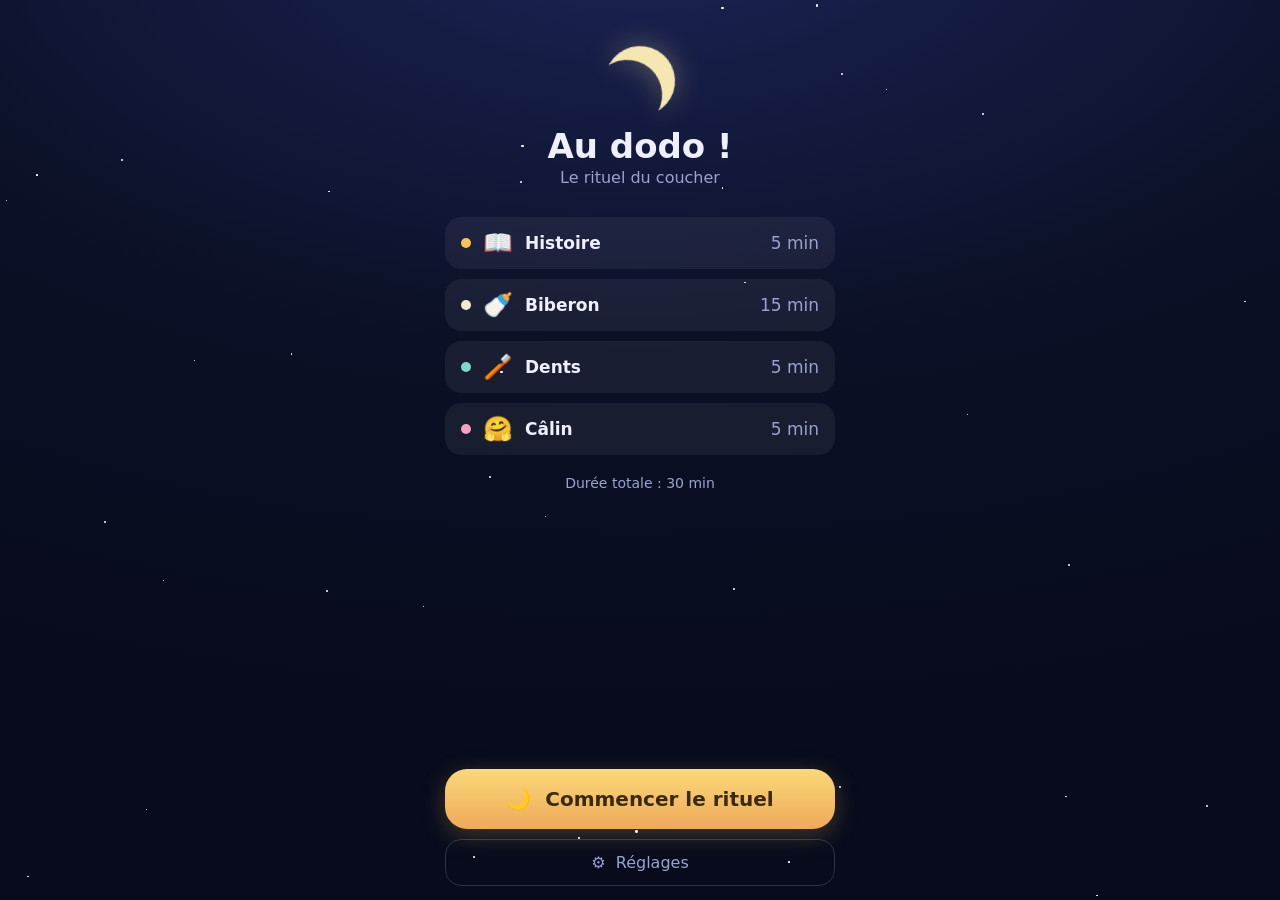
==== index.html @ 83cbb6be "Sablier par etape : ecoulement visible et retournement anime Le sablier global (30 min sur ~155 px) " ====
<!DOCTYPE html>
<html lang="fr">
<head>
  <meta charset="utf-8">
  <meta name="viewport" content="width=device-width, initial-scale=1, viewport-fit=cover, user-scalable=no">
  <title>Au dodo — le rituel du coucher</title>
  <meta name="description" content="Sablier du rituel du coucher : histoire, biberon, dents, câlin… et au dodo !">
  <meta name="theme-color" content="#0b1026">
  <link rel="manifest" href="manifest.webmanifest">
  <meta name="mobile-web-app-capable" content="yes">
  <meta name="apple-mobile-web-app-capable" content="yes">
  <meta name="apple-mobile-web-app-status-bar-style" content="black-translucent">
  <meta name="apple-mobile-web-app-title" content="Au dodo">
  <link rel="apple-touch-icon" href="icons/apple-touch-icon.png">
  <link rel="icon" type="image/png" sizes="192x192" href="icons/icon-192.png">
  <link rel="stylesheet" href="style.css">
</head>
<body>
  <div id="stars" aria-hidden="true"></div>

  <main class="app">

    <!-- ÉCRAN ACCUEIL -->
    <section id="screen-home" class="screen active">
      <header class="home-head">
        <div class="moon" aria-hidden="true"></div>
        <h1>Au dodo&nbsp;!</h1>
        <p class="subtitle">Le rituel du coucher</p>
      </header>
      <ul id="homeList" class="phase-list"></ul>
      <p id="homeTotal" class="total-line"></p>
      <div class="home-actions">
        <button id="btnStart" class="btn-primary">🌙&nbsp; Commencer le rituel</button>
        <button id="btnSettings" class="btn-ghost">⚙️&nbsp; Réglages</button>
      </div>
    </section>

    <!-- ÉCRAN RITUEL -->
    <section id="screen-ritual" class="screen">
      <div class="banner">
        <span id="phaseEmoji" aria-hidden="true">📖</span>
        <div class="banner-text">
          <span id="phaseLabel">Histoire</span>
          <span id="phaseTime">5:00</span>
        </div>
      </div>

      <div class="hourglass-wrap">
        <svg id="hourglass" viewBox="0 0 320 480" xmlns="http://www.w3.org/2000/svg" aria-hidden="true">
          <defs>
            <clipPath id="clipTop">
              <path d="M72 50 L248 50 Q248 160 166 236 L154 236 Q72 160 72 50 Z"/>
            </clipPath>
            <clipPath id="clipBot">
              <path d="M154 244 Q72 320 72 430 L248 430 Q248 320 166 244 Z"/>
            </clipPath>
          </defs>

          <!-- cadre bois -->
          <rect x="48" y="26" width="7" height="428" rx="3.5" fill="#6f4730" opacity="0.9"/>
          <rect x="265" y="26" width="7" height="428" rx="3.5" fill="#6f4730" opacity="0.9"/>
          <rect x="40" y="22" width="240" height="18" rx="9" fill="#8a5a3e"/>
          <rect x="40" y="440" width="240" height="18" rx="9" fill="#8a5a3e"/>

          <!-- fond du verre -->
          <path d="M72 50 L248 50 Q248 160 166 236 L154 236 Q72 160 72 50 Z" fill="rgba(255,255,255,0.05)"/>
          <path d="M154 244 Q72 320 72 430 L248 430 Q248 320 166 244 Z" fill="rgba(255,255,255,0.05)"/>

          <!-- sable -->
          <g id="sandTop" clip-path="url(#clipTop)"></g>
          <g id="sandBot" clip-path="url(#clipBot)"></g>

          <!-- filet de sable + grains -->
          <rect id="stream" x="157.5" y="238" width="5" height="0" rx="2.5" fill="#f6c453" opacity="0.95"/>
          <g id="particles" fill="#f6c453">
            <circle class="grain g1" cx="158.5" cy="248" r="2"/>
            <circle class="grain g2" cx="161" cy="248" r="1.7"/>
            <circle class="grain g3" cx="159.7" cy="248" r="1.4"/>
          </g>

          <!-- contours du verre -->
          <path d="M72 50 L248 50 Q248 160 166 236 L154 236 Q72 160 72 50 Z"
                fill="none" stroke="rgba(190,210,255,0.45)" stroke-width="3" stroke-linejoin="round"/>
          <path d="M154 244 Q72 320 72 430 L248 430 Q248 320 166 244 Z"
                fill="none" stroke="rgba(190,210,255,0.45)" stroke-width="3" stroke-linejoin="round"/>
          <path d="M154 236 L154 244 M166 236 L166 244" stroke="rgba(190,210,255,0.45)" stroke-width="3"/>

          <!-- reflets -->
          <path d="M88 66 Q86 130 120 180" stroke="rgba(255,255,255,0.16)" stroke-width="6" fill="none" stroke-linecap="round"/>
          <path d="M94 300 Q86 355 90 412" stroke="rgba(255,255,255,0.12)" stroke-width="6" fill="none" stroke-linecap="round"/>
        </svg>
        <div id="pauseOverlay" class="pause-overlay" hidden>⏸&nbsp;Pause</div>
      </div>

      <div id="trail" class="trail"></div>
      <div id="progress" class="progress" aria-hidden="true"></div>

      <div class="controls">
        <button id="btnPause" class="btn-ctrl" title="Pause">⏸</button>
        <button id="btnSkip" class="btn-ctrl" title="Phase suivante">⏭</button>
        <button id="btnStop" class="btn-ctrl danger" title="Arrêter">✕</button>
      </div>
    </section>

    <!-- ÉCRAN RÉGLAGES -->
    <section id="screen-settings" class="screen">
      <header class="settings-head">
        <button id="btnBack" class="btn-ghost btn-back">←&nbsp;Retour</button>
        <h2>Réglages</h2>
      </header>
      <div id="settingsList"></div>
      <label class="srow sound-row">
        <span class="name">🔔&nbsp; Sons</span>
        <input type="checkbox" id="soundToggle" class="switch">
      </label>
      <p id="settingsTotal" class="total-line"></p>
      <button id="btnDefaults" class="btn-ghost">Valeurs par défaut</button>
    </section>

    <!-- ÉCRAN FIN -->
    <section id="screen-end" class="screen">
      <div class="end-center">
        <div class="end-moon" aria-hidden="true"></div>
        <h1>Au dodo&nbsp;!</h1>
        <p class="subtitle">Bonne nuit, fais de beaux rêves&nbsp;✨</p>
      </div>
      <button id="btnEndHome" class="btn-ghost">Terminer</button>
    </section>

  </main>

  <div id="toast" class="toast" hidden></div>
  <script src="app.js"></script>
</body>
</html>
---- style.css ----
:root {
  --bg: #0b1026;
  --bg2: #141a3a;
  --text: #eef0ff;
  --muted: #9aa3d0;
  --accent: #f6c453;
  --wood: #8a5a3e;
}

* {
  box-sizing: border-box;
  -webkit-tap-highlight-color: transparent;
}

html, body {
  height: 100%;
}

body {
  margin: 0;
  background: radial-gradient(120% 90% at 50% -10%, #1c2456 0%, #0b1026 55%, #070b1c 100%);
  color: var(--text);
  font-family: ui-rounded, -apple-system, "Segoe UI", system-ui, sans-serif;
  user-select: none;
  -webkit-user-select: none;
  -webkit-touch-callout: none;
  overscroll-behavior: none;
  touch-action: manipulation;
}

/* ---------- Étoiles ---------- */

#stars {
  position: fixed;
  inset: 0;
  z-index: 0;
  pointer-events: none;
  overflow: hidden;
}

#stars span {
  position: absolute;
  border-radius: 50%;
  background: #fff;
  animation: twinkle 2.6s ease-in-out infinite alternate;
}

@keyframes twinkle {
  from { opacity: 0.15; }
  to   { opacity: 0.9; }
}

/* ---------- Structure ---------- */

.app {
  position: relative;
  z-index: 1;
  max-width: 430px;
  margin: 0 auto;
  height: 100vh;
  height: 100dvh;
  padding: calc(env(safe-area-inset-top, 0px) + 10px) 20px calc(env(safe-area-inset-bottom, 0px) + 14px);
  display: flex;
  flex-direction: column;
}

.screen {
  display: none;
  flex: 1;
  flex-direction: column;
  min-height: 0;
  animation: fadeIn 0.35s ease;
}

.screen.active {
  display: flex;
}

@keyframes fadeIn {
  from { opacity: 0; transform: translateY(6px); }
  to   { opacity: 1; transform: none; }
}

h1 {
  font-size: 34px;
  margin: 10px 0 2px;
  text-align: center;
}

h2 {
  font-size: 22px;
  margin: 0;
}

.subtitle {
  color: var(--muted);
  text-align: center;
  margin: 0 0 12px;
  font-size: 16px;
}

.total-line {
  color: var(--muted);
  text-align: center;
  font-size: 14px;
  margin: 10px 0;
}

/* ---------- Boutons ---------- */

button {
  font-family: inherit;
  color: var(--text);
  cursor: pointer;
  border: none;
}

.btn-primary {
  width: 100%;
  padding: 18px;
  border-radius: 22px;
  background: linear-gradient(180deg, #f9d976, #f0a95b);
  color: #3a2a08;
  font-size: 20px;
  font-weight: 700;
  box-shadow: 0 6px 24px rgba(246, 196, 83, 0.25);
}

.btn-primary:active {
  transform: scale(0.98);
}

.btn-ghost {
  width: 100%;
  padding: 13px;
  border-radius: 16px;
  background: transparent;
  border: 1.5px solid rgba(255, 255, 255, 0.16);
  color: var(--muted);
  font-size: 16px;
}

.btn-ghost:active {
  background: rgba(255, 255, 255, 0.06);
}

/* ---------- Accueil ---------- */

.home-head {
  margin-top: 4vh;
}

.moon {
  width: 70px;
  height: 70px;
  margin: 0 auto;
  border-radius: 50%;
  box-shadow: inset -16px 10px 0 0 #f6e7b0;
  filter: drop-shadow(0 0 14px rgba(246, 231, 176, 0.35));
  transform: rotate(-15deg);
}

.phase-list {
  list-style: none;
  margin: 18px 0 0;
  padding: 0;
}

.phase-list li {
  display: flex;
  align-items: center;
  gap: 12px;
  background: rgba(255, 255, 255, 0.06);
  border-radius: 16px;
  padding: 12px 16px;
  margin-bottom: 10px;
  font-size: 17px;
}

.phase-list .pl-emoji {
  font-size: 24px;
}

.phase-list .pl-label {
  flex: 1;
  font-weight: 600;
}

.phase-list .pl-min {
  color: var(--muted);
  font-variant-numeric: tabular-nums;
}

.phase-list .pl-dot {
  width: 10px;
  height: 10px;
  border-radius: 50%;
}

.home-actions {
  margin-top: auto;
  display: flex;
  flex-direction: column;
  gap: 10px;
}

/* ---------- Rituel ---------- */

.banner {
  display: flex;
  align-items: center;
  justify-content: center;
  gap: 16px;
  padding: 4px 0 8px;
}

#phaseEmoji {
  font-size: 54px;
  line-height: 1;
}

#phaseEmoji.pop {
  animation: pop 0.6s ease;
}

@keyframes pop {
  0%   { transform: scale(1); }
  40%  { transform: scale(1.35) rotate(-6deg); }
  100% { transform: scale(1); }
}

.banner-text {
  display: flex;
  flex-direction: column;
}

#phaseLabel {
  font-size: 27px;
  font-weight: 700;
}

#phaseTime {
  font-size: 15px;
  color: var(--muted);
  font-variant-numeric: tabular-nums;
}

.hourglass-wrap {
  position: relative;
  flex: 1;
  min-height: 0;
  display: flex;
  align-items: center;
  justify-content: center;
}

#hourglass {
  height: 100%;
  width: auto;
  max-width: 100%;
  transform-origin: 50% 50%;
}

#hourglass.flip {
  transition: transform 0.8s cubic-bezier(0.55, 0.06, 0.35, 1.1);
  transform: rotate(180deg);
}

.flipping .grain {
  visibility: hidden;
}

.grain {
  animation: grainFall 0.9s linear infinite;
}

.grain.g2 {
  animation-duration: 1.05s;
  animation-delay: 0.3s;
}

.grain.g3 {
  animation-duration: 0.8s;
  animation-delay: 0.55s;
}

@keyframes grainFall {
  0%   { transform: translateY(0); opacity: 0.9; }
  80%  { opacity: 0.8; }
  100% { transform: translateY(184px); opacity: 0; }
}

.paused .grain,
.paused #stream {
  visibility: hidden;
}

.pause-overlay[hidden] {
  display: none;
}

.pause-overlay {
  position: absolute;
  inset: 10% 6%;
  display: flex;
  align-items: center;
  justify-content: center;
  background: rgba(11, 16, 38, 0.55);
  backdrop-filter: blur(2px);
  -webkit-backdrop-filter: blur(2px);
  border-radius: 24px;
  font-size: 30px;
  font-weight: 700;
}

.trail {
  display: flex;
  justify-content: center;
  gap: 12px;
  padding: 10px 0 8px;
}

.progress {
  display: flex;
  gap: 3px;
  height: 8px;
  margin: 0 8px 10px;
}

.pseg {
  position: relative;
  flex-grow: 1;
  flex-basis: 0;
  border-radius: 4px;
  overflow: hidden;
  background: rgba(255, 255, 255, 0.08);
}

.pseg .pfill {
  position: absolute;
  top: 0;
  bottom: 0;
  left: 0;
  width: 0%;
}

.chip {
  position: relative;
  width: 56px;
  height: 56px;
  border-radius: 18px;
  background: rgba(255, 255, 255, 0.07);
  display: grid;
  place-items: center;
  font-size: 27px;
  opacity: 0.45;
}

.chip.current {
  opacity: 1;
  background: rgba(255, 255, 255, 0.12);
  box-shadow: 0 0 0 2px var(--accent);
  animation: chipPulse 1.6s ease-in-out infinite alternate;
}

.chip.done {
  opacity: 0.55;
  filter: saturate(0.5);
}

.chip.done::after {
  content: "⭐";
  position: absolute;
  top: -8px;
  right: -8px;
  font-size: 16px;
  filter: none;
}

@keyframes chipPulse {
  from { transform: scale(1); }
  to   { transform: scale(1.07); }
}

.controls {
  display: flex;
  justify-content: center;
  gap: 18px;
  padding-top: 4px;
}

.btn-ctrl {
  width: 52px;
  height: 52px;
  border-radius: 50%;
  background: rgba(255, 255, 255, 0.08);
  border: 1.5px solid rgba(255, 255, 255, 0.12);
  font-size: 19px;
  color: var(--text);
}

.btn-ctrl:active {
  background: rgba(255, 255, 255, 0.16);
}

.btn-ctrl.danger {
  color: #ff9a9a;
}

/* ---------- Réglages ---------- */

.settings-head {
  display: flex;
  align-items: center;
  gap: 14px;
  margin: 4px 0 16px;
}

.btn-back {
  width: auto;
  padding: 9px 14px;
}

.srow {
  display: flex;
  align-items: center;
  gap: 8px;
  background: rgba(255, 255, 255, 0.06);
  border-radius: 16px;
  padding: 9px 12px;
  margin-bottom: 10px;
}

.srow.off .name,
.srow.off .dur {
  opacity: 0.4;
}

.srow .name {
  flex: 1;
  font-size: 17px;
  font-weight: 600;
  white-space: nowrap;
  overflow: hidden;
  text-overflow: ellipsis;
}

.updown {
  display: flex;
  flex-direction: column;
  gap: 3px;
}

.mini {
  border-radius: 9px;
  background: rgba(255, 255, 255, 0.1);
  color: var(--text);
}

.mini:disabled {
  opacity: 0.25;
}

.updown .mini {
  width: 28px;
  height: 21px;
  font-size: 10px;
  line-height: 1;
  padding: 0;
}

.dur {
  display: flex;
  align-items: center;
  gap: 5px;
}

.dur .mini {
  width: 32px;
  height: 32px;
  font-size: 17px;
}

.dur b {
  min-width: 42px;
  text-align: center;
  font-size: 14px;
  font-variant-numeric: tabular-nums;
}

.sound-row {
  margin-top: 18px;
}

.switch {
  appearance: none;
  -webkit-appearance: none;
  width: 46px;
  height: 27px;
  border-radius: 14px;
  background: rgba(255, 255, 255, 0.15);
  position: relative;
  transition: background 0.2s;
  flex: none;
  margin: 0;
  cursor: pointer;
}

.switch::after {
  content: "";
  position: absolute;
  width: 21px;
  height: 21px;
  border-radius: 50%;
  background: #fff;
  top: 3px;
  left: 3px;
  transition: left 0.2s;
}

.switch:checked {
  background: #6ec7b4;
}

.switch:checked::after {
  left: 22px;
}

/* ---------- Fin ---------- */

#screen-end {
  text-align: center;
}

.end-center {
  margin: auto 0;
  display: flex;
  flex-direction: column;
  align-items: center;
}

.end-moon {
  width: 150px;
  height: 150px;
  border-radius: 50%;
  background:
    radial-gradient(circle at 32% 30%, rgba(190, 150, 60, 0.35) 0 9%, transparent 10%),
    radial-gradient(circle at 62% 58%, rgba(190, 150, 60, 0.3) 0 7%, transparent 8%),
    radial-gradient(circle at 45% 74%, rgba(190, 150, 60, 0.28) 0 5%, transparent 6%),
    radial-gradient(circle at 38% 35%, #fff8dd, #f2cf72);
  box-shadow: 0 0 70px rgba(246, 207, 114, 0.45);
  margin-bottom: 26px;
  animation: floatMoon 4s ease-in-out infinite alternate;
}

@keyframes floatMoon {
  from { transform: translateY(0); }
  to   { transform: translateY(-10px); }
}

/* ---------- Toast ---------- */

.toast {
  position: fixed;
  left: 50%;
  bottom: calc(env(safe-area-inset-bottom, 0px) + 30px);
  transform: translateX(-50%) translateY(8px);
  background: rgba(24, 30, 64, 0.96);
  border: 1px solid rgba(255, 255, 255, 0.12);
  color: var(--text);
  padding: 12px 18px;
  border-radius: 14px;
  font-size: 15px;
  opacity: 0;
  transition: opacity 0.25s, transform 0.25s;
  z-index: 10;
  pointer-events: none;
}

.toast.show {
  opacity: 1;
  transform: translateX(-50%) translateY(0);
}
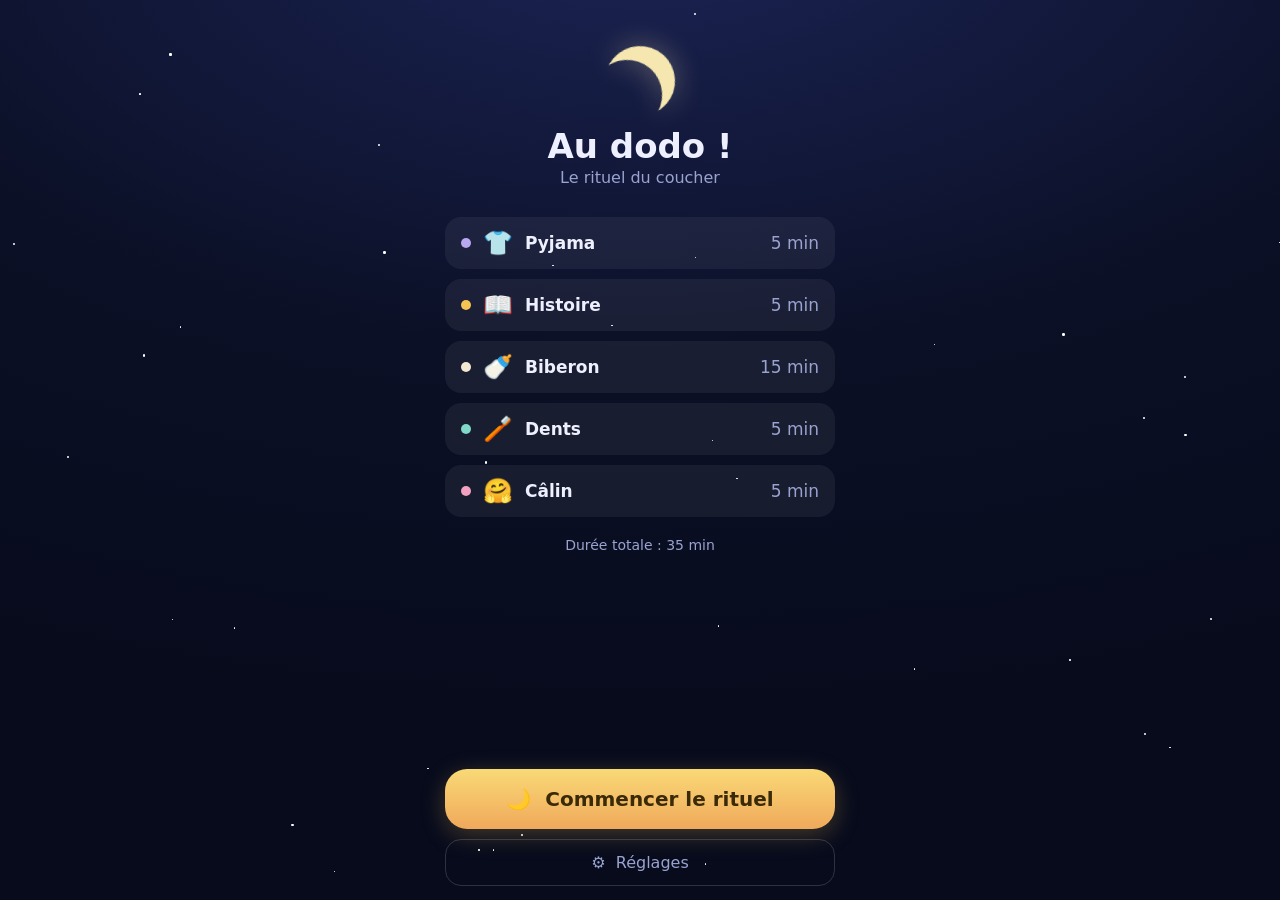
==== commit a95395af: "Bouton phase precedente + etape Pyjama en premier - Bouton retour : revient au debut de la phase pre" ====
--- a/index.html
+++ b/index.html
@@ -96,6 +96,7 @@
       <div id="progress" class="progress" aria-hidden="true"></div>
 
       <div class="controls">
+        <button id="btnPrev" class="btn-ctrl" title="Phase précédente">⏮</button>
         <button id="btnPause" class="btn-ctrl" title="Pause">⏸</button>
         <button id="btnSkip" class="btn-ctrl" title="Phase suivante">⏭</button>
         <button id="btnStop" class="btn-ctrl danger" title="Arrêter">✕</button>
--- a/style.css
+++ b/style.css
@@ -264,6 +264,11 @@
 #hourglass.flip {
   transition: transform 0.8s cubic-bezier(0.55, 0.06, 0.35, 1.1);
   transform: rotate(180deg);
+}
+
+#hourglass.flip-back {
+  transition: transform 0.8s cubic-bezier(0.55, 0.06, 0.35, 1.1);
+  transform: rotate(-180deg);
 }
 
 .flipping .grain {
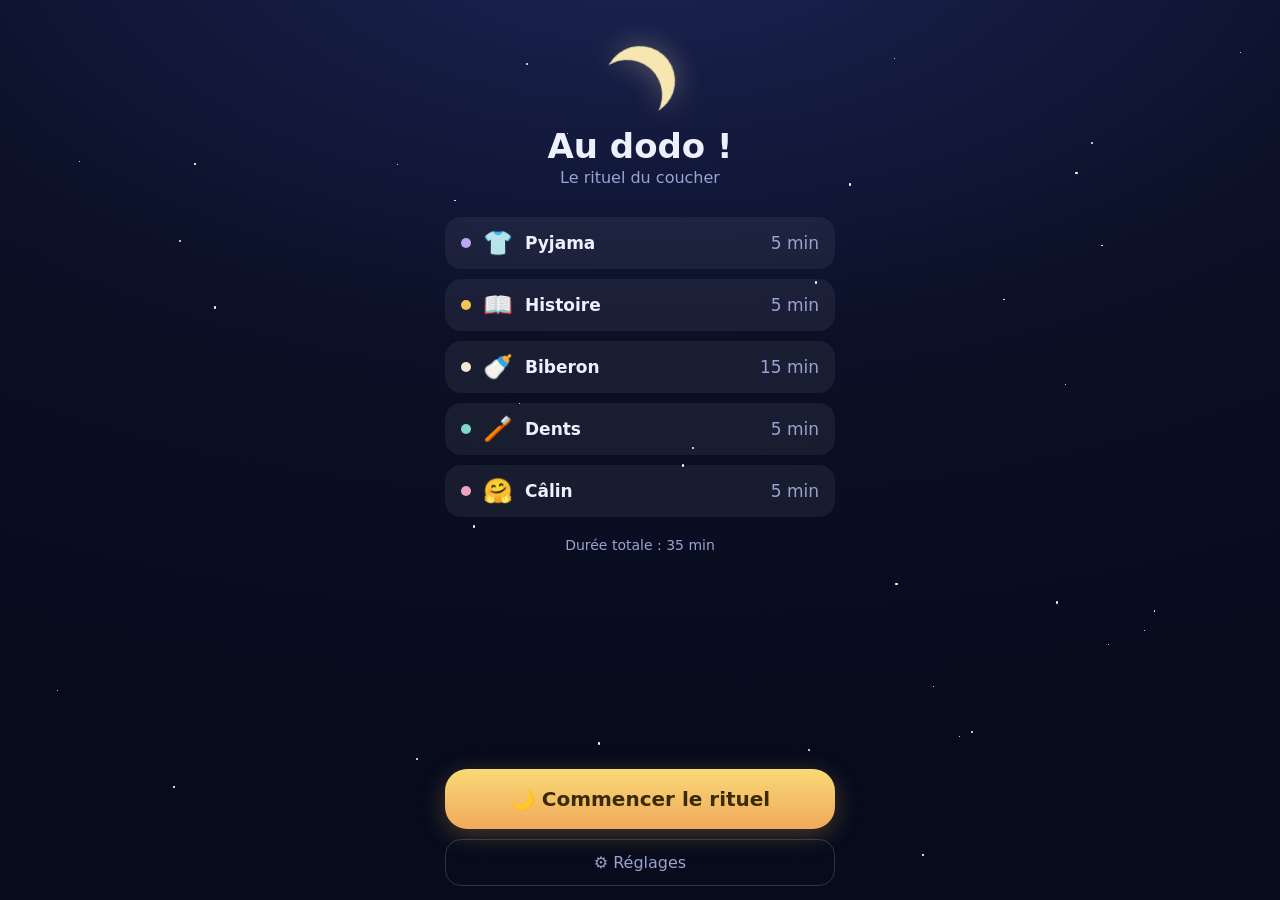
==== commit 271a2956: "Intro animee des etapes + 10 langues - Au lancement du rituel : sequence animee qui presente chaque " ====
--- a/index.html
+++ b/index.html
@@ -24,8 +24,8 @@
     <section id="screen-home" class="screen active">
       <header class="home-head">
         <div class="moon" aria-hidden="true"></div>
-        <h1>Au dodo&nbsp;!</h1>
-        <p class="subtitle">Le rituel du coucher</p>
+        <h1 id="homeTitle">Au dodo&nbsp;!</h1>
+        <p id="homeSub" class="subtitle">Le rituel du coucher</p>
       </header>
       <ul id="homeList" class="phase-list"></ul>
       <p id="homeTotal" class="total-line"></p>
@@ -107,12 +107,20 @@
     <section id="screen-settings" class="screen">
       <header class="settings-head">
         <button id="btnBack" class="btn-ghost btn-back">←&nbsp;Retour</button>
-        <h2>Réglages</h2>
+        <h2 id="settingsTitle">Réglages</h2>
       </header>
       <div id="settingsList"></div>
       <label class="srow sound-row">
-        <span class="name">🔔&nbsp; Sons</span>
+        <span class="name">🔔&nbsp; <span id="lblSounds">Sons</span></span>
         <input type="checkbox" id="soundToggle" class="switch">
+      </label>
+      <label class="srow">
+        <span class="name">🎬&nbsp; <span id="lblIntro">Animation de départ</span></span>
+        <input type="checkbox" id="introToggle" class="switch">
+      </label>
+      <label class="srow">
+        <span class="name">🌐&nbsp; <span id="lblLang">Langue</span></span>
+        <select id="langSelect" class="select"></select>
       </label>
       <p id="settingsTotal" class="total-line"></p>
       <button id="btnDefaults" class="btn-ghost">Valeurs par défaut</button>
@@ -122,14 +130,23 @@
     <section id="screen-end" class="screen">
       <div class="end-center">
         <div class="end-moon" aria-hidden="true"></div>
-        <h1>Au dodo&nbsp;!</h1>
-        <p class="subtitle">Bonne nuit, fais de beaux rêves&nbsp;✨</p>
+        <h1 id="endTitle">Au dodo&nbsp;!</h1>
+        <p id="endMsg" class="subtitle">Bonne nuit, fais de beaux rêves&nbsp;✨</p>
       </div>
       <button id="btnEndHome" class="btn-ghost">Terminer</button>
     </section>
 
   </main>
 
+  <div id="intro" class="intro" hidden>
+    <div id="introCard" class="intro-card">
+      <span id="introEmoji" class="intro-emoji" aria-hidden="true">🌙</span>
+      <span id="introLabel" class="intro-label"></span>
+    </div>
+    <div id="introDots" class="intro-dots" aria-hidden="true"></div>
+    <p id="introHint" class="intro-hint"></p>
+  </div>
+
   <div id="toast" class="toast" hidden></div>
   <script src="app.js"></script>
 </body>
--- a/style.css
+++ b/style.css
@@ -561,6 +561,118 @@
 @keyframes floatMoon {
   from { transform: translateY(0); }
   to   { transform: translateY(-10px); }
+}
+
+/* ---------- Sélecteur de langue ---------- */
+
+.select {
+  font-family: inherit;
+  font-size: 15px;
+  color: var(--text);
+  background: rgba(255, 255, 255, 0.1);
+  border: 1.5px solid rgba(255, 255, 255, 0.14);
+  border-radius: 12px;
+  padding: 8px 10px;
+  max-width: 150px;
+}
+
+.select option {
+  background: #141a3a;
+  color: var(--text);
+}
+
+/* ---------- Intro animée ---------- */
+
+.intro {
+  position: fixed;
+  inset: 0;
+  z-index: 30;
+  display: flex;
+  flex-direction: column;
+  align-items: center;
+  justify-content: center;
+  gap: 22px;
+  background: radial-gradient(120% 90% at 50% -10%, #1c2456 0%, #0b1026 55%, #070b1c 100%);
+}
+
+.intro[hidden] {
+  display: none;
+}
+
+.intro.out {
+  animation: introFadeOut 0.25s ease forwards;
+}
+
+@keyframes introFadeOut {
+  to { opacity: 0; }
+}
+
+.intro-card {
+  display: flex;
+  flex-direction: column;
+  align-items: center;
+  gap: 16px;
+  min-height: 230px;
+  justify-content: center;
+}
+
+.intro-emoji {
+  font-size: 110px;
+  line-height: 1;
+}
+
+.intro-label {
+  font-size: 31px;
+  font-weight: 700;
+}
+
+.intro-card.pop .intro-emoji {
+  animation: introPop 0.6s cubic-bezier(0.2, 1.4, 0.4, 1);
+}
+
+.intro-card.pop .intro-label {
+  animation: introUp 0.5s ease 0.1s backwards;
+}
+
+@keyframes introPop {
+  from { transform: scale(0.2); opacity: 0; }
+  60%  { transform: scale(1.15); opacity: 1; }
+  to   { transform: scale(1); opacity: 1; }
+}
+
+@keyframes introUp {
+  from { transform: translateY(14px); opacity: 0; }
+  to   { transform: none; opacity: 1; }
+}
+
+.intro-dots {
+  display: flex;
+  gap: 9px;
+}
+
+.intro-dots span {
+  width: 9px;
+  height: 9px;
+  border-radius: 50%;
+  background: rgba(255, 255, 255, 0.18);
+  transition: background 0.25s, transform 0.25s;
+}
+
+.intro-dots span.on {
+  background: #fff;
+  transform: scale(1.25);
+}
+
+.intro-dots span.past {
+  background: rgba(255, 255, 255, 0.55);
+}
+
+.intro-hint {
+  position: absolute;
+  bottom: calc(env(safe-area-inset-bottom, 0px) + 26px);
+  color: var(--muted);
+  font-size: 14px;
+  margin: 0;
 }
 
 /* ---------- Toast ---------- */
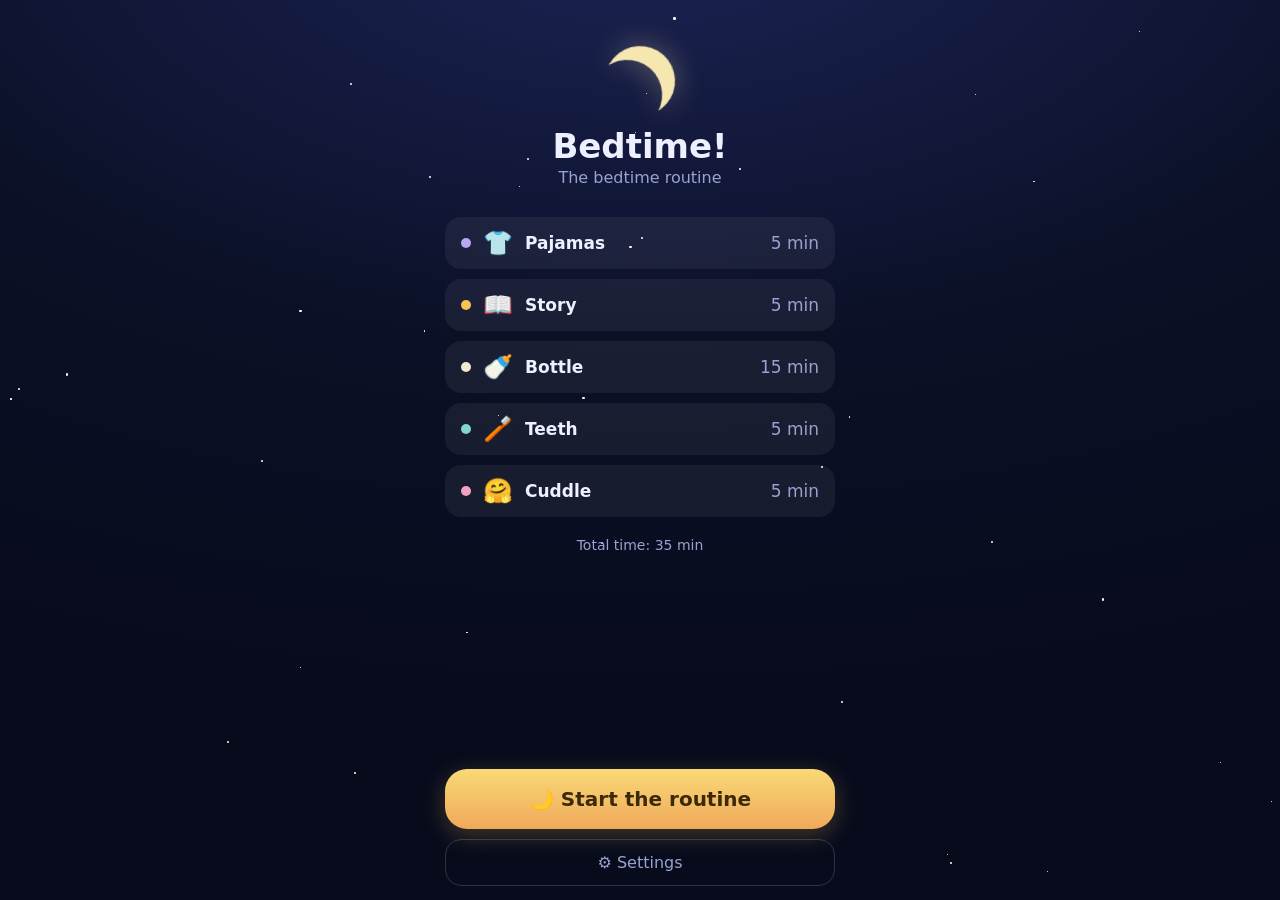
==== commit a87958b6: "Reservoir de 18 etapes, bouton don Ko-fi, mesure Umami - Catalogue de 18 etapes desactivees par defa" ====
--- a/index.html
+++ b/index.html
@@ -124,6 +124,7 @@
       </label>
       <p id="settingsTotal" class="total-line"></p>
       <button id="btnDefaults" class="btn-ghost">Valeurs par défaut</button>
+      <a id="kofiSettings" class="btn-ghost kofi-btn" target="_blank" rel="noopener" hidden>☕ Soutenir l'app</a>
     </section>
 
     <!-- ÉCRAN FIN -->
@@ -134,6 +135,7 @@
         <p id="endMsg" class="subtitle">Bonne nuit, fais de beaux rêves&nbsp;✨</p>
       </div>
       <button id="btnEndHome" class="btn-ghost">Terminer</button>
+      <a id="kofiEnd" class="kofi-line" target="_blank" rel="noopener" hidden>☕ Soutenir l'app</a>
     </section>
 
   </main>
--- a/style.css
+++ b/style.css
@@ -349,6 +349,40 @@
   width: 0%;
 }
 
+.trail.dense {
+  gap: 9px;
+}
+
+.trail.dense .chip {
+  width: 44px;
+  height: 44px;
+  font-size: 21px;
+  border-radius: 14px;
+}
+
+.trail.dense .chip.done::after {
+  font-size: 13px;
+  top: -6px;
+  right: -6px;
+}
+
+.trail.xdense {
+  gap: 6px;
+}
+
+.trail.xdense .chip {
+  width: 34px;
+  height: 34px;
+  font-size: 16px;
+  border-radius: 11px;
+}
+
+.trail.xdense .chip.done::after {
+  font-size: 11px;
+  top: -5px;
+  right: -5px;
+}
+
 .chip {
   position: relative;
   width: 56px;
@@ -495,6 +529,35 @@
 
 .sound-row {
   margin-top: 18px;
+}
+
+.sec {
+  font-size: 14px;
+  font-weight: 700;
+  color: var(--muted);
+  letter-spacing: 0.3px;
+  margin: 18px 4px 8px;
+}
+
+a.btn-ghost {
+  display: block;
+  text-align: center;
+  text-decoration: none;
+  box-sizing: border-box;
+}
+
+.kofi-btn {
+  margin-top: 10px;
+}
+
+.kofi-line {
+  display: block;
+  text-align: center;
+  color: var(--muted);
+  font-size: 14px;
+  text-decoration: none;
+  margin-top: 14px;
+  padding: 8px;
 }
 
 .switch {
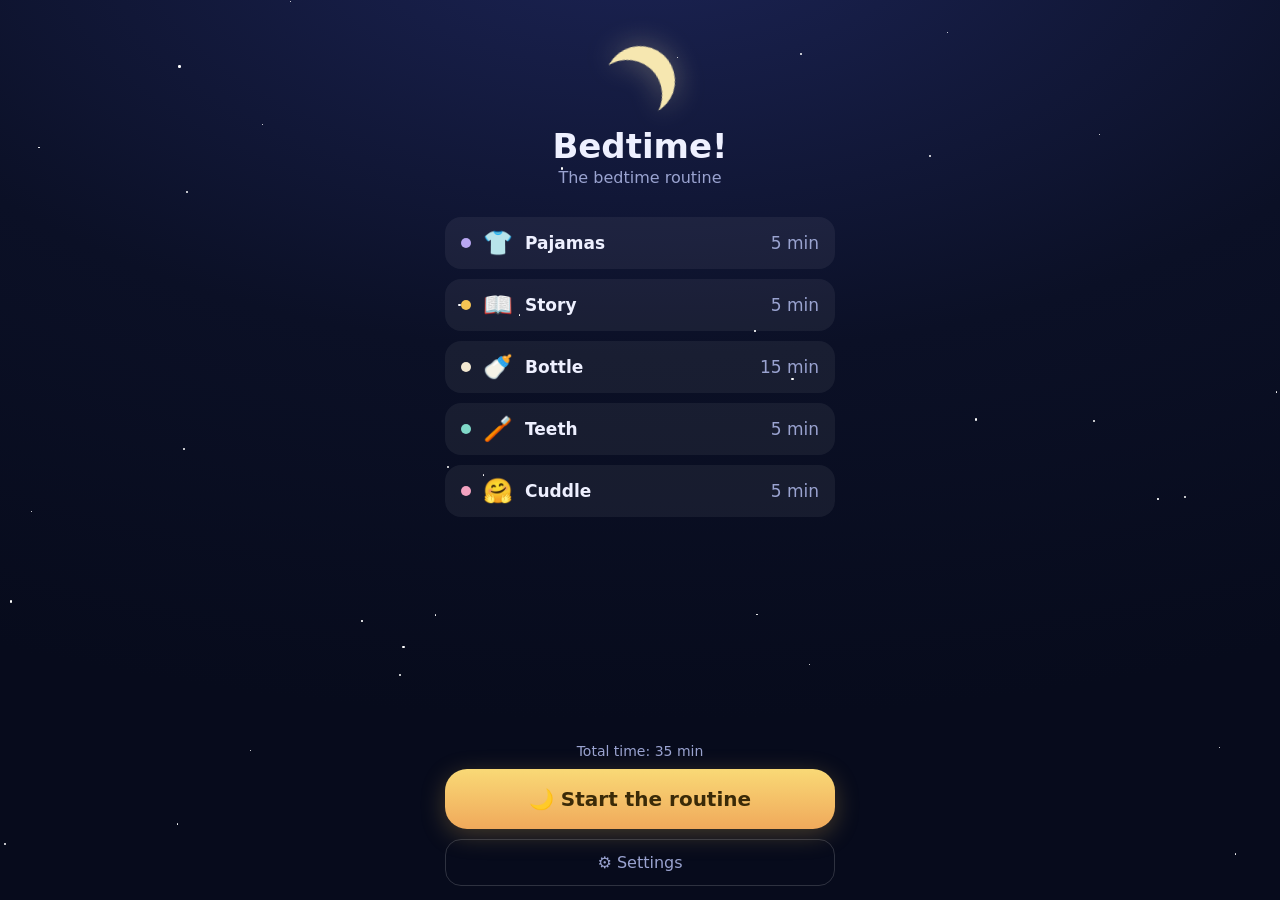
==== commit bd4ecd15: "UX rituels longs : CTA accueil fixe, familles repliables, frise glissante - Accueil : seule la liste" ====
--- a/index.html
+++ b/index.html
@@ -92,7 +92,7 @@
         <div id="pauseOverlay" class="pause-overlay" hidden>⏸&nbsp;Pause</div>
       </div>
 
-      <div id="trail" class="trail"></div>
+      <div id="trail" class="trail"><div id="trailRow" class="trail-row"></div></div>
       <div id="progress" class="progress" aria-hidden="true"></div>
 
       <div class="controls">
--- a/style.css
+++ b/style.css
@@ -18,7 +18,8 @@
 
 body {
   margin: 0;
-  background: radial-gradient(120% 90% at 50% -10%, #1c2456 0%, #0b1026 55%, #070b1c 100%);
+  overflow: hidden;
+  background: #070b1c;
   color: var(--text);
   font-family: ui-rounded, -apple-system, "Segoe UI", system-ui, sans-serif;
   user-select: none;
@@ -26,6 +27,17 @@
   -webkit-touch-callout: none;
   overscroll-behavior: none;
   touch-action: manipulation;
+}
+
+/* Dégradé de nuit sur un calque fixe : insensible au scroll
+   (un dégradé sur body se répète en tuiles dès que la page dépasse l'écran) */
+body::before {
+  content: "";
+  position: fixed;
+  inset: 0;
+  z-index: 0;
+  background: radial-gradient(120% 90% at 50% -10%, #1c2456 0%, #0b1026 55%, #070b1c 100%);
+  pointer-events: none;
 }
 
 /* ---------- Étoiles ---------- */
@@ -74,6 +86,12 @@
 
 .screen.active {
   display: flex;
+}
+
+/* L'écran réglages défile dans le cadre de l'app */
+#screen-settings {
+  overflow-y: auto;
+  padding-bottom: 8px;
 }
 
 @keyframes fadeIn {
@@ -160,10 +178,19 @@
   transform: rotate(-15deg);
 }
 
+/* Sur l'accueil, seule la liste défile : le bouton Commencer reste toujours visible */
 .phase-list {
   list-style: none;
-  margin: 18px 0 0;
+  margin: 18px 0 10px;
   padding: 0;
+  flex: 1;
+  min-height: 0;
+  overflow-y: auto;
+}
+
+.phase-list.more {
+  -webkit-mask-image: linear-gradient(180deg, #000 calc(100% - 30px), transparent);
+  mask-image: linear-gradient(180deg, #000 calc(100% - 30px), transparent);
 }
 
 .phase-list li {
@@ -318,11 +345,22 @@
   font-weight: 700;
 }
 
+/* Frise : fenêtre glissante, pastilles toujours en taille pleine */
 .trail {
-  display: flex;
-  justify-content: center;
+  overflow: hidden;
+  padding: 10px 0 8px;
+}
+
+.trail-row {
+  display: flex;
   gap: 12px;
-  padding: 10px 0 8px;
+  width: max-content;
+  transition: transform 0.55s ease;
+}
+
+.trail.slide {
+  -webkit-mask-image: linear-gradient(90deg, transparent 0, #000 26px, #000 calc(100% - 26px), transparent);
+  mask-image: linear-gradient(90deg, transparent 0, #000 26px, #000 calc(100% - 26px), transparent);
 }
 
 .progress {
@@ -347,40 +385,6 @@
   bottom: 0;
   left: 0;
   width: 0%;
-}
-
-.trail.dense {
-  gap: 9px;
-}
-
-.trail.dense .chip {
-  width: 44px;
-  height: 44px;
-  font-size: 21px;
-  border-radius: 14px;
-}
-
-.trail.dense .chip.done::after {
-  font-size: 13px;
-  top: -6px;
-  right: -6px;
-}
-
-.trail.xdense {
-  gap: 6px;
-}
-
-.trail.xdense .chip {
-  width: 34px;
-  height: 34px;
-  font-size: 16px;
-  border-radius: 11px;
-}
-
-.trail.xdense .chip.done::after {
-  font-size: 11px;
-  top: -5px;
-  right: -5px;
 }
 
 .chip {
@@ -537,6 +541,51 @@
   color: var(--muted);
   letter-spacing: 0.3px;
   margin: 18px 4px 8px;
+}
+
+/* Familles du réservoir : en-têtes repliables */
+.sec-btn {
+  display: flex;
+  align-items: center;
+  gap: 9px;
+  width: 100%;
+  background: rgba(255, 255, 255, 0.04);
+  border: none;
+  border-radius: 14px;
+  padding: 12px 14px;
+  margin: 12px 0 8px;
+  color: var(--muted);
+  font-size: 15px;
+  font-weight: 700;
+  font-family: inherit;
+  text-align: left;
+}
+
+.sec-btn .chev {
+  font-size: 10px;
+  transition: transform 0.25s;
+}
+
+.sec-btn.open .chev {
+  transform: rotate(90deg);
+}
+
+.sec-btn .count {
+  margin-left: auto;
+  font-weight: 400;
+  font-size: 13px;
+  background: rgba(255, 255, 255, 0.08);
+  border-radius: 10px;
+  padding: 2px 9px;
+}
+
+.sec-btn.blink {
+  animation: secBlink 1s ease 2;
+}
+
+@keyframes secBlink {
+  0%, 100% { background: rgba(255, 255, 255, 0.04); }
+  50% { background: rgba(255, 255, 255, 0.2); }
 }
 
 a.btn-ghost {
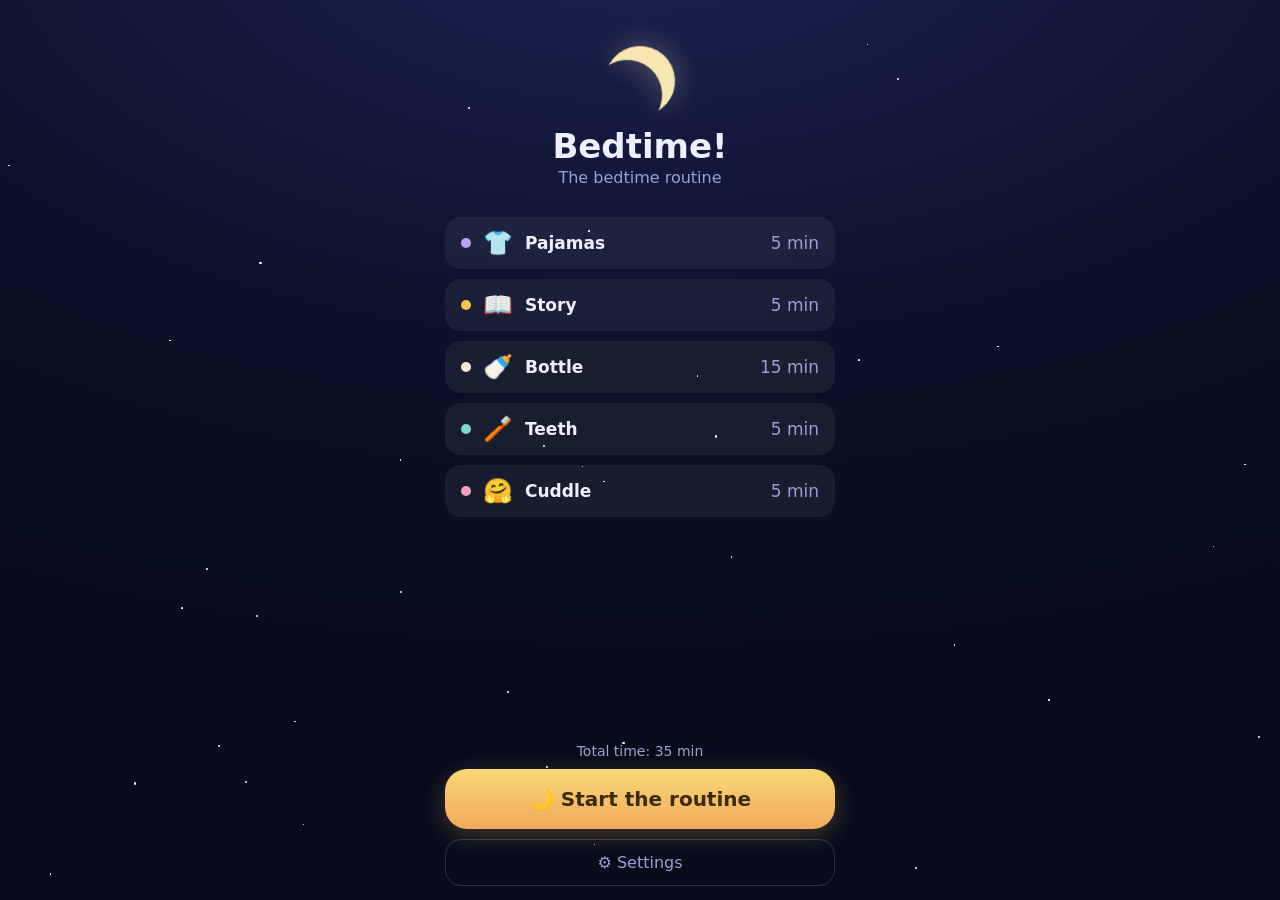
==== commit dfcbb2c8: "Reglages en deux onglets : Etapes / Application Separation composition du rituel (Mon rituel, famill" ====
--- a/index.html
+++ b/index.html
@@ -109,22 +109,30 @@
         <button id="btnBack" class="btn-ghost btn-back">←&nbsp;Retour</button>
         <h2 id="settingsTitle">Réglages</h2>
       </header>
-      <div id="settingsList"></div>
-      <label class="srow sound-row">
-        <span class="name">🔔&nbsp; <span id="lblSounds">Sons</span></span>
-        <input type="checkbox" id="soundToggle" class="switch">
-      </label>
-      <label class="srow">
-        <span class="name">🎬&nbsp; <span id="lblIntro">Animation de départ</span></span>
-        <input type="checkbox" id="introToggle" class="switch">
-      </label>
-      <label class="srow">
-        <span class="name">🌐&nbsp; <span id="lblLang">Langue</span></span>
-        <select id="langSelect" class="select"></select>
-      </label>
-      <p id="settingsTotal" class="total-line"></p>
-      <button id="btnDefaults" class="btn-ghost">Valeurs par défaut</button>
-      <a id="kofiSettings" class="btn-ghost kofi-btn" target="_blank" rel="noopener" hidden>☕ Soutenir l'app</a>
+      <div class="tabs2">
+        <button id="tabSteps" class="tab2 on" type="button">Étapes</button>
+        <button id="tabApp" class="tab2" type="button">Application</button>
+      </div>
+      <div id="paneSteps" class="pane">
+        <div id="settingsList"></div>
+        <p id="settingsTotal" class="total-line"></p>
+        <button id="btnDefaults" class="btn-ghost">Valeurs par défaut</button>
+      </div>
+      <div id="paneApp" class="pane" hidden>
+        <label class="srow sound-row">
+          <span class="name">🔔&nbsp; <span id="lblSounds">Sons</span></span>
+          <input type="checkbox" id="soundToggle" class="switch">
+        </label>
+        <label class="srow">
+          <span class="name">🎬&nbsp; <span id="lblIntro">Animation de départ</span></span>
+          <input type="checkbox" id="introToggle" class="switch">
+        </label>
+        <label class="srow">
+          <span class="name">🌐&nbsp; <span id="lblLang">Langue</span></span>
+          <select id="langSelect" class="select"></select>
+        </label>
+        <a id="kofiSettings" class="btn-ghost kofi-btn" target="_blank" rel="noopener" hidden>☕ Soutenir l'app</a>
+      </div>
     </section>
 
     <!-- ÉCRAN FIN -->
--- a/style.css
+++ b/style.css
@@ -462,6 +462,37 @@
 .btn-back {
   width: auto;
   padding: 9px 14px;
+}
+
+/* Onglets Étapes / Application */
+.tabs2 {
+  display: flex;
+  gap: 6px;
+  background: rgba(255, 255, 255, 0.06);
+  border-radius: 14px;
+  padding: 5px;
+  margin: 0 0 8px;
+}
+
+.tab2 {
+  flex: 1;
+  border: none;
+  background: transparent;
+  color: var(--muted);
+  font-family: inherit;
+  font-size: 15px;
+  font-weight: 700;
+  padding: 9px;
+  border-radius: 10px;
+}
+
+.tab2.on {
+  background: rgba(255, 255, 255, 0.14);
+  color: var(--text);
+}
+
+.pane[hidden] {
+  display: none;
 }
 
 .srow {
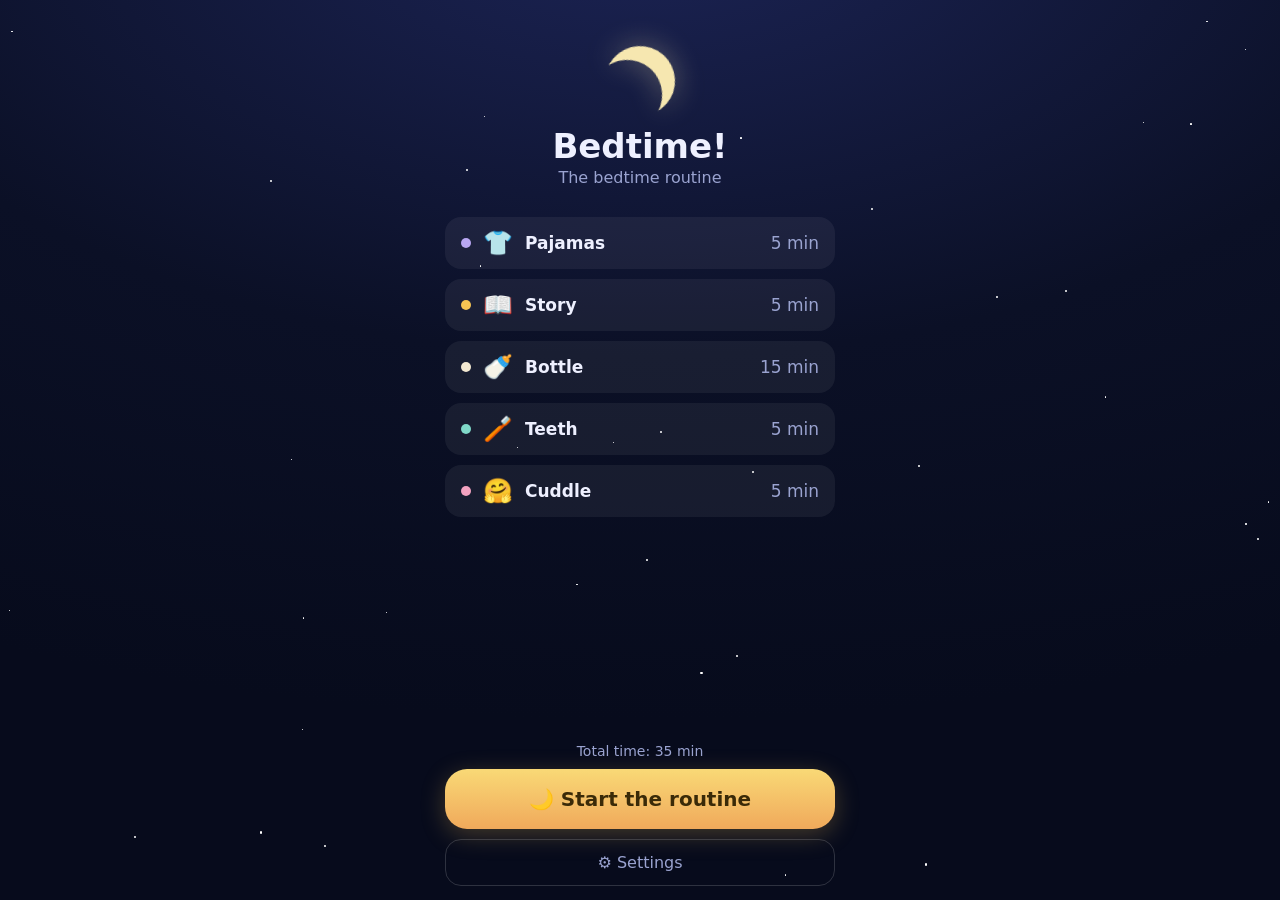
==== commit c08b178b: "Ajoute l'heure de coucher + le rappel par notification - Section « Coucher » dans l'onglet Applicati" ====
--- a/index.html
+++ b/index.html
@@ -131,6 +131,21 @@
           <span class="name">🌐&nbsp; <span id="lblLang">Langue</span></span>
           <select id="langSelect" class="select"></select>
         </label>
+
+        <h3 class="sec" id="secBedtime">Coucher</h3>
+        <label class="srow">
+          <span class="name">⏰&nbsp; <span id="lblBedtime">Heure du coucher</span></span>
+          <input type="time" id="bedtimeInput" class="time-input" value="20:00">
+        </label>
+        <label class="srow reminder-row">
+          <span class="col">
+            <span class="ttl">🛎️&nbsp; <span id="lblReminder">Me prévenir 15 min avant</span></span>
+            <span id="reminderSub" class="row-sub"></span>
+          </span>
+          <input type="checkbox" id="reminderToggle" class="switch">
+        </label>
+        <p id="reminderHint" class="reminder-hint" hidden></p>
+
         <a id="kofiSettings" class="btn-ghost kofi-btn" target="_blank" rel="noopener" hidden>☕ Soutenir l'app</a>
       </div>
     </section>
--- a/style.css
+++ b/style.css
@@ -722,6 +722,45 @@
 .select option {
   background: #141a3a;
   color: var(--text);
+}
+
+/* ---------- Section Coucher (heure + rappel) ---------- */
+
+.time-input {
+  font-family: inherit;
+  font-size: 16px;
+  color: var(--text);
+  background: rgba(255, 255, 255, 0.1);
+  border: 1.5px solid rgba(255, 255, 255, 0.14);
+  border-radius: 12px;
+  padding: 6px 10px;
+  font-variant-numeric: tabular-nums;
+  color-scheme: dark;
+}
+
+.srow .col {
+  flex: 1;
+  display: flex;
+  flex-direction: column;
+  gap: 2px;
+  min-width: 0;
+}
+
+.srow .col .ttl {
+  font-size: 17px;
+  font-weight: 600;
+}
+
+.row-sub {
+  font-size: 12px;
+  color: var(--muted);
+}
+
+.reminder-hint {
+  color: var(--muted);
+  font-size: 13px;
+  line-height: 1.45;
+  margin: -2px 6px 12px;
 }
 
 /* ---------- Intro animée ---------- */
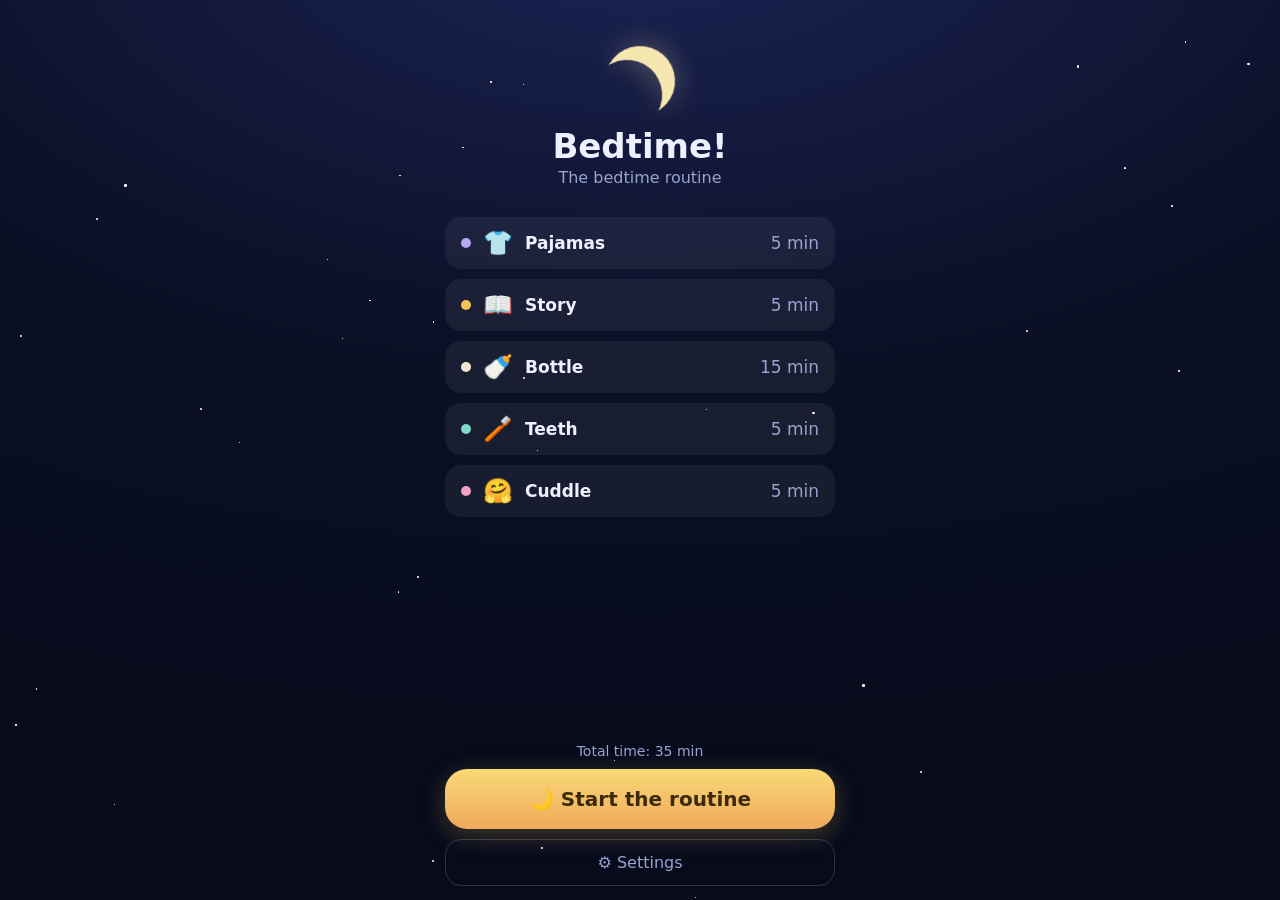
==== commit 7a420b3b: "Déclare color-scheme: dark (corrige le force-dark de la WebView Android) Sans color-scheme, Android " ====
--- a/index.html
+++ b/index.html
@@ -6,6 +6,7 @@
   <title>Au dodo — le rituel du coucher</title>
   <meta name="description" content="Sablier du rituel du coucher : histoire, biberon, dents, câlin… et au dodo !">
   <meta name="theme-color" content="#0b1026">
+  <meta name="color-scheme" content="dark">
   <link rel="manifest" href="manifest.webmanifest">
   <meta name="mobile-web-app-capable" content="yes">
   <meta name="apple-mobile-web-app-capable" content="yes">
--- a/style.css
+++ b/style.css
@@ -1,4 +1,5 @@
 :root {
+  color-scheme: dark;
   --bg: #0b1026;
   --bg2: #141a3a;
   --text: #eef0ff;
